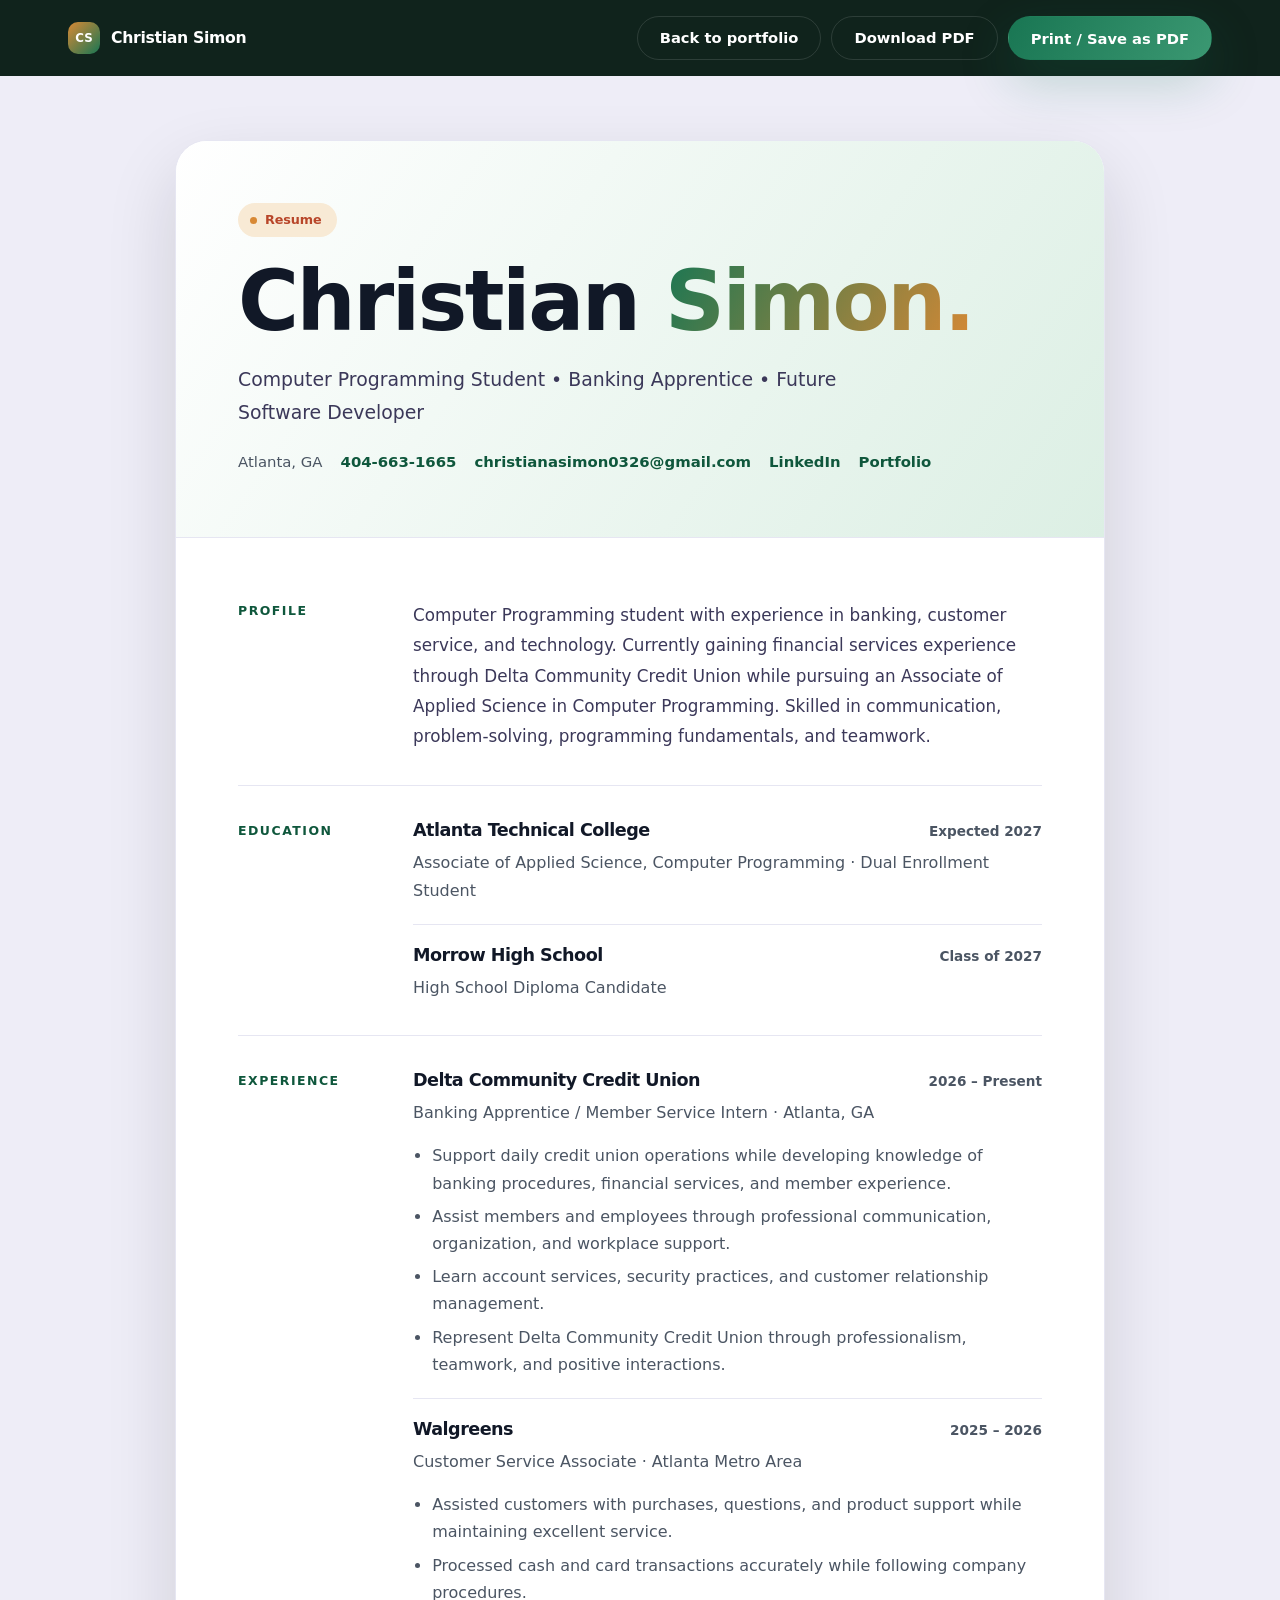
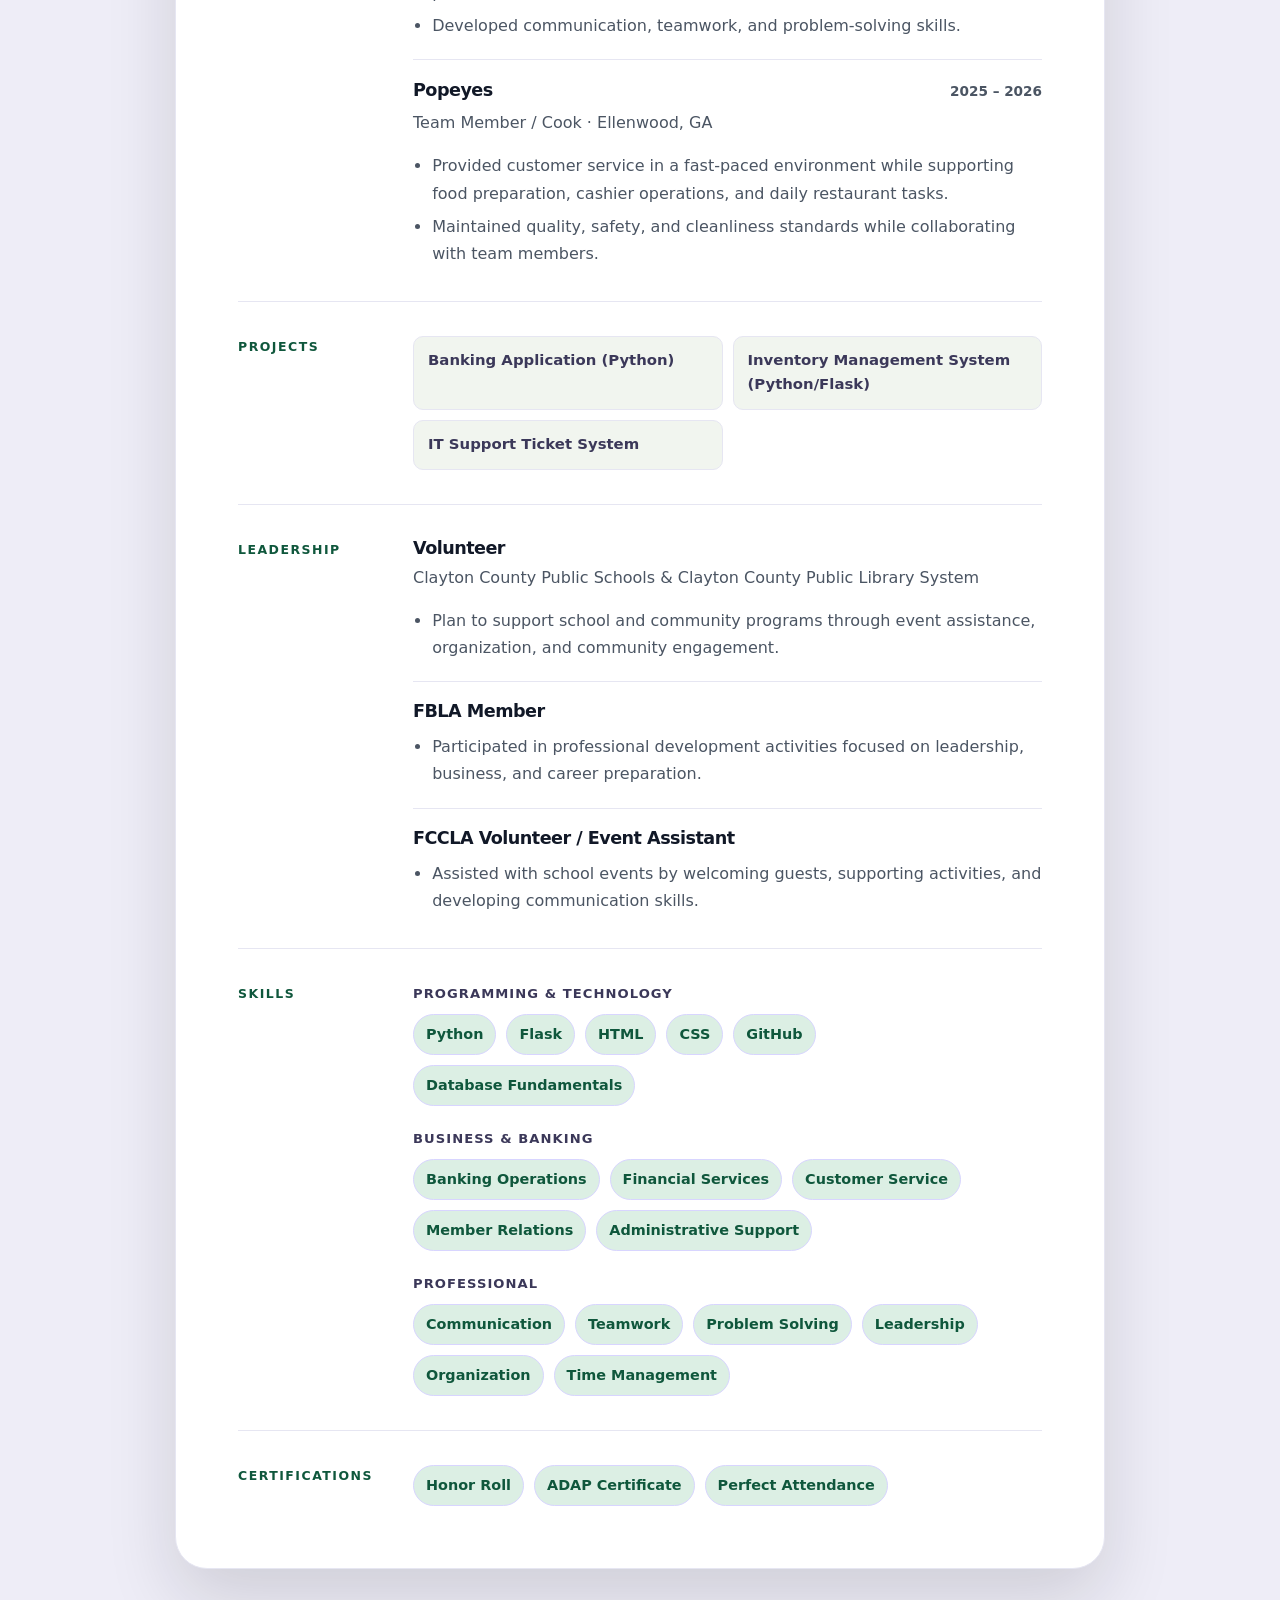
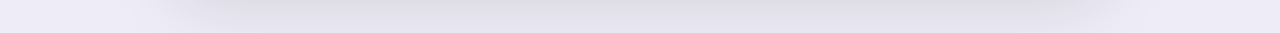
==== resume.html @ 564e4045 "Initial portfolio website" ====
<!DOCTYPE html>
<html lang="en">

<head>
    <meta charset="UTF-8">
    <meta name="viewport" content="width=device-width, initial-scale=1.0">
    <meta name="description"
        content="The resume of Christian Simon, a computer programming student and future software developer.">
    <title>Christian Simon | Resume</title>

    <link rel="stylesheet" href="style.css">
    <script src="script.js" defer></script>
</head>

<body class="resume-page">
    <a class="skip-link" href="#resume-content">Skip to resume</a>

    <header class="resume-toolbar">
        <div class="page-shell resume-toolbar-content">
            <a class="nav-brand" href="index.html#home" aria-label="Return to Christian Simon's portfolio">
                <span class="brand-mark" aria-hidden="true">CS</span>
                <span>Christian Simon</span>
            </a>

            <div class="resume-toolbar-actions">
                <a class="button button-secondary" href="index.html#projects">Back to portfolio</a>
                <a class="button button-secondary" href="documents/Christian_Simon_Resume.pdf" download>Download PDF</a>
                <button class="button button-primary" type="button" data-print-resume>Print / Save as PDF</button>
            </div>
        </div>
    </header>

    <main class="resume-main page-shell" id="resume-content">
        <article class="resume-document">
            <header class="resume-intro">
                <p class="eyebrow eyebrow-dark">Resume</p>
                <h1>Christian <span>Simon.</span></h1>
                <p class="resume-role">Computer Programming Student <span aria-hidden="true">•</span> Banking Apprentice
                    <span aria-hidden="true">•</span> Future Software Developer
                </p>
                <ul class="resume-contact">
                    <li>Atlanta, GA</li>
                    <li><a href="tel:+14046631665">404-663-1665</a></li>
                    <li><a href="mailto:christianasimon0326@gmail.com">christianasimon0326@gmail.com</a></li>
                    <li><a href="https://www.linkedin.com/in/" target="_blank" rel="noopener noreferrer">LinkedIn</a>
                    </li>
                    <li><a href="index.html">Portfolio</a></li>
                </ul>
            </header>

            <div class="resume-body">
                <section class="resume-section" aria-labelledby="summary-title">
                    <h2 id="summary-title">Profile</h2>
                    <div class="resume-section-content">
                        <p class="resume-summary">Computer Programming student with experience in banking, customer
                            service, and technology. Currently gaining financial services experience through Delta
                            Community Credit Union while pursuing an Associate of Applied Science in Computer
                            Programming. Skilled in communication, problem-solving, programming fundamentals, and
                            teamwork.</p>
                    </div>
                </section>

                <section class="resume-section" aria-labelledby="education-title">
                    <h2 id="education-title">Education</h2>
                    <div class="resume-section-content">
                        <article class="resume-item">
                            <div class="resume-item-header">
                                <h3>Atlanta Technical College</h3>
                                <p class="resume-meta">Expected 2027</p>
                            </div>
                            <p>Associate of Applied Science, Computer Programming · Dual Enrollment Student</p>
                        </article>

                        <article class="resume-item">
                            <div class="resume-item-header">
                                <h3>Morrow High School</h3>
                                <p class="resume-meta">Class of 2027</p>
                            </div>
                            <p>High School Diploma Candidate</p>
                        </article>
                    </div>
                </section>

                <section class="resume-section" aria-labelledby="experience-title">
                    <h2 id="experience-title">Experience</h2>
                    <div class="resume-section-content">
                        <article class="resume-item">
                            <div class="resume-item-header">
                                <h3>Delta Community Credit Union</h3>
                                <p class="resume-meta">2026 – Present</p>
                            </div>
                            <p>Banking Apprentice / Member Service Intern · Atlanta, GA</p>
                            <ul class="resume-detail-list">
                                <li>Support daily credit union operations while developing knowledge of banking
                                    procedures, financial services, and member experience.</li>
                                <li>Assist members and employees through professional communication, organization, and
                                    workplace support.</li>
                                <li>Learn account services, security practices, and customer relationship management.
                                </li>
                                <li>Represent Delta Community Credit Union through professionalism, teamwork, and
                                    positive interactions.</li>
                            </ul>
                        </article>

                        <article class="resume-item">
                            <div class="resume-item-header">
                                <h3>Walgreens</h3>
                                <p class="resume-meta">2025 – 2026</p>
                            </div>
                            <p>Customer Service Associate · Atlanta Metro Area</p>
                            <ul class="resume-detail-list">
                                <li>Assisted customers with purchases, questions, and product support while maintaining
                                    excellent service.</li>
                                <li>Processed cash and card transactions accurately while following company procedures.
                                </li>
                                <li>Developed communication, teamwork, and problem-solving skills.</li>
                            </ul>
                        </article>

                        <article class="resume-item">
                            <div class="resume-item-header">
                                <h3>Popeyes</h3>
                                <p class="resume-meta">2025 – 2026</p>
                            </div>
                            <p>Team Member / Cook · Ellenwood, GA</p>
                            <ul class="resume-detail-list">
                                <li>Provided customer service in a fast-paced environment while supporting food
                                    preparation, cashier operations, and daily restaurant tasks.</li>
                                <li>Maintained quality, safety, and cleanliness standards while collaborating with team
                                    members.</li>
                            </ul>
                        </article>
                    </div>
                </section>

                <section class="resume-section" aria-labelledby="projects-resume-title">
                    <h2 id="projects-resume-title">Projects</h2>
                    <div class="resume-section-content">
                        <ul class="resume-project-list" aria-label="Technical projects">
                            <li>Banking Application (Python)</li>
                            <li>Inventory Management System (Python/Flask)</li>
                            <li>IT Support Ticket System</li>
                        </ul>
                    </div>
                </section>

                <section class="resume-section" aria-labelledby="leadership-title">
                    <h2 id="leadership-title">Leadership</h2>
                    <div class="resume-section-content">
                        <article class="resume-item">
                            <div class="resume-item-header">
                                <h3>Volunteer</h3>
                            </div>
                            <p>Clayton County Public Schools &amp; Clayton County Public Library System</p>
                            <ul class="resume-detail-list">
                                <li>Plan to support school and community programs through event assistance,
                                    organization, and community engagement.</li>
                            </ul>
                        </article>

                        <article class="resume-item">
                            <div class="resume-item-header">
                                <h3>FBLA Member</h3>
                            </div>
                            <ul class="resume-detail-list">
                                <li>Participated in professional development activities focused on leadership, business,
                                    and career preparation.</li>
                            </ul>
                        </article>

                        <article class="resume-item">
                            <div class="resume-item-header">
                                <h3>FCCLA Volunteer / Event Assistant</h3>
                            </div>
                            <ul class="resume-detail-list">
                                <li>Assisted with school events by welcoming guests, supporting activities, and
                                    developing communication skills.</li>
                            </ul>
                        </article>
                    </div>
                </section>

                <section class="resume-section" aria-labelledby="skills-resume-title">
                    <h2 id="skills-resume-title">Skills</h2>
                    <div class="resume-section-content">
                        <div class="resume-skill-groups">
                            <div class="resume-skill-group">
                                <p class="resume-skill-group-label">Programming &amp; Technology</p>
                                <ul class="resume-skill-list" aria-label="Programming and technology skills">
                                    <li>Python</li>
                                    <li>Flask</li>
                                    <li>HTML</li>
                                    <li>CSS</li>
                                    <li>GitHub</li>
                                    <li>Database Fundamentals</li>
                                </ul>
                            </div>

                            <div class="resume-skill-group">
                                <p class="resume-skill-group-label">Business &amp; Banking</p>
                                <ul class="resume-skill-list" aria-label="Business and banking skills">
                                    <li>Banking Operations</li>
                                    <li>Financial Services</li>
                                    <li>Customer Service</li>
                                    <li>Member Relations</li>
                                    <li>Administrative Support</li>
                                </ul>
                            </div>

                            <div class="resume-skill-group">
                                <p class="resume-skill-group-label">Professional</p>
                                <ul class="resume-skill-list" aria-label="Professional skills">
                                    <li>Communication</li>
                                    <li>Teamwork</li>
                                    <li>Problem Solving</li>
                                    <li>Leadership</li>
                                    <li>Organization</li>
                                    <li>Time Management</li>
                                </ul>
                            </div>
                        </div>
                    </div>
                </section>

                <section class="resume-section" aria-labelledby="certifications-title">
                    <h2 id="certifications-title">Certifications</h2>
                    <div class="resume-section-content">
                        <ul class="resume-skill-list" aria-label="Certifications and achievements">
                            <li>Honor Roll</li>
                            <li>ADAP Certificate</li>
                            <li>Perfect Attendance</li>
                        </ul>
                    </div>
                </section>
            </div>
        </article>
    </main>
</body>

</html>
---- style.css ----
/* ==========================================================================
   Christian Simon — Portfolio v2
   Modern SaaS-style system: floating pill nav, bento hero, gradient accents
   ========================================================================== */

:root {
    /* Core palette */
    --ink: #111827;
    --bg: #ffffff;
    --bg-soft: #f1f5ef;
    --dark: #10231c;
    --dark-soft: #17382b;
    --primary: #197653;
    --primary-dark: #0f573c;
    --primary-light: #dcefe4;
    --accent: #d88935;
    --accent-light: #f8ead5;
    --mint: #4a9c72;
    --mint-light: #dff2e6;
    --muted: #4b5563;
    --muted-on-dark: #cbd5e1;
    --line: #e6e6f2;
    --line-on-dark: rgba(255, 255, 255, 0.12);

    --font-display: "Space Grotesk", "Inter", ui-sans-serif, system-ui, sans-serif;
    --font-body: "Inter", ui-sans-serif, system-ui, -apple-system, "Segoe UI", sans-serif;
    --font-mono: "IBM Plex Mono", ui-monospace, "SFMono-Regular", Menlo, Consolas, monospace;

    --radius-xl: 32px;
    --radius-lg: 24px;
    --radius-md: 16px;
    --radius-sm: 10px;
    --shadow-sm: 0 10px 26px rgba(18, 19, 26, 0.06);
    --shadow-lg: 0 30px 70px rgba(18, 19, 26, 0.14);
    --shadow-glow: 0 20px 50px rgba(25, 118, 83, 0.25);

    --nav-height: 84px;
}

/* ---------------------------------- Base ---------------------------------- */

* {
    box-sizing: border-box;
}

html {
    scroll-behavior: smooth;
}

body {
    background: var(--bg);
    color: var(--ink);
    font-family: var(--font-body);
    line-height: 1.6;
    margin: 0;
}

a {
    color: inherit;
}

img {
    max-width: 100%;
}

.page-shell {
    margin: 0 auto;
    max-width: 1200px;
    padding-left: 28px;
    padding-right: 28px;
    width: 100%;
}

.skip-link {
    background: var(--ink);
    border-radius: 0 0 8px 8px;
    color: #ffffff;
    font-weight: 700;
    left: 16px;
    padding: 10px 16px;
    position: fixed;
    text-decoration: none;
    top: -100px;
    z-index: 100;
}

.skip-link:focus {
    top: 0;
}

h1,
h2,
h3,
h4,
p {
    margin-top: 0;
}

h1,
h2,
h3,
h4 {
    color: var(--ink);
    font-family: var(--font-display);
    letter-spacing: -0.03em;
    line-height: 1.08;
}

.reveal {
    opacity: 1;
    transform: none;
}

/* Content stays readable if JavaScript is unavailable. The animation only
   starts once script.js confirms it can reveal the element. */
.js-ready .reveal {
    opacity: 0;
    transform: translateY(20px);
    transition: opacity 640ms cubic-bezier(0.16, 0.8, 0.2, 1), transform 640ms cubic-bezier(0.16, 0.8, 0.2, 1);
}

.js-ready .reveal.is-visible {
    opacity: 1;
    transform: translateY(0);
}

:focus-visible {
    outline: 3px solid var(--primary);
    outline-offset: 3px;
}

/* --------------------------------- Eyebrow badge --------------------------------- */

.eyebrow {
    align-items: center;
    background: var(--primary-light);
    border-radius: 999px;
    color: var(--primary-dark);
    display: inline-flex;
    font-size: 0.8rem;
    font-weight: 650;
    gap: 8px;
    letter-spacing: -0.01em;
    margin: 0 0 20px;
    padding: 7px 15px 7px 12px;
}

.eyebrow::before {
    background: var(--primary);
    border-radius: 50%;
    content: "";
    height: 7px;
    width: 7px;
}

.eyebrow-on-dark {
    background: rgba(255, 255, 255, 0.08);
    color: #d9d6ff;
}

.eyebrow-on-dark::before {
    background: var(--accent);
}

.eyebrow-dark {
    background: var(--accent-light);
    color: #b8462a;
}

.eyebrow-dark::before {
    background: var(--accent);
}

/* ---------------------------------- Nav (floating pill) ---------------------------------- */

.nav-wrap {
    left: 0;
    padding: 18px 20px 0;
    position: sticky;
    right: 0;
    top: 0;
    z-index: 40;
}

.site-nav {
    -webkit-backdrop-filter: blur(20px) saturate(160%);
    backdrop-filter: blur(20px) saturate(160%);
    background: rgba(16, 14, 26, 0.82);
    border: 1px solid rgba(255, 255, 255, 0.08);
    border-radius: 999px;
    box-shadow: var(--shadow-lg);
    margin: 12px auto 0;
    max-width: 1080px;
    position: sticky;
    top: 12px;
    transition: max-width 220ms ease;
    z-index: 40;
}

.nav-inner {
    align-items: center;
    display: flex;
    justify-content: space-between;
    min-height: 68px;
    padding: 0 12px 0 22px;
    position: relative;
}

.nav-brand {
    align-items: center;
    color: #ffffff;
    display: inline-flex;
    font-family: var(--font-display);
    font-size: 0.98rem;
    font-weight: 650;
    gap: 11px;
    letter-spacing: -0.02em;
    min-height: 44px;
    text-decoration: none;
}

.brand-mark {
    align-items: center;
    background: linear-gradient(135deg, var(--accent), var(--primary));
    border-radius: 10px;
    color: #ffffff;
    display: inline-flex;
    font-size: 0.74rem;
    font-weight: 750;
    height: 32px;
    justify-content: center;
    letter-spacing: 0.01em;
    width: 32px;
}

.nav-links {
    align-items: center;
    display: flex;
    gap: 2px;
}

.nav-links a {
    align-items: center;
    border-radius: 999px;
    color: #c7c4de;
    display: inline-flex;
    font-size: 0.87rem;
    font-weight: 550;
    min-height: 40px;
    padding: 9px 13px;
    position: relative;
    text-decoration: none;
    transition: background-color 180ms ease, color 180ms ease;
}

.nav-links a:hover {
    background: rgba(255, 255, 255, 0.08);
    color: #ffffff;
}

.nav-links a.is-active {
    background: rgba(255, 255, 255, 0.1);
    color: #ffffff;
}

.nav-links .nav-resume-link {
    background: linear-gradient(120deg, var(--accent), #e6aa5c);
    color: #ffffff;
    font-weight: 650;
    margin-left: 8px;
}

.nav-links .nav-resume-link:hover {
    background: linear-gradient(120deg, #c9792d, #e9b76d);
    color: #ffffff;
}

.nav-toggle {
    background: transparent;
    border: 1px solid rgba(255, 255, 255, 0.14);
    border-radius: 999px;
    color: #ffffff;
    display: none;
    height: 42px;
    padding: 0;
    width: 42px;
}

.nav-toggle-bars {
    display: block;
    margin: 0 auto;
    position: relative;
    width: 16px;
}

.nav-toggle-bars,
.nav-toggle-bars::before,
.nav-toggle-bars::after {
    background: #ffffff;
    border-radius: 2px;
    height: 2px;
    transition: transform 200ms ease, opacity 200ms ease;
}

.nav-toggle-bars::before,
.nav-toggle-bars::after {
    content: "";
    left: 0;
    position: absolute;
    width: 16px;
}

.nav-toggle-bars::before {
    top: -5px;
}

.nav-toggle-bars::after {
    top: 5px;
}

.nav-open .nav-toggle-bars {
    background: transparent;
}

.nav-open .nav-toggle-bars::before {
    top: 0;
    transform: rotate(45deg);
}

.nav-open .nav-toggle-bars::after {
    top: 0;
    transform: rotate(-45deg);
}

/* --------------------------------- Buttons --------------------------------- */

.button {
    align-items: center;
    border: 1px solid transparent;
    border-radius: 999px;
    display: inline-flex;
    font-family: var(--font-body);
    font-size: 0.92rem;
    font-weight: 650;
    gap: 9px;
    justify-content: center;
    min-height: 50px;
    padding: 0 22px;
    text-decoration: none;
    transition: transform 200ms ease, background-color 180ms ease, border-color 180ms ease, box-shadow 200ms ease;
}

.button:hover {
    transform: translateY(-2px);
}

.button-primary {
    background: linear-gradient(120deg, var(--primary), #3b9872);
    box-shadow: var(--shadow-glow);
    color: #ffffff;
}

.button-primary:hover {
    box-shadow: 0 24px 60px rgba(91, 79, 233, 0.35);
}

.button-secondary {
    border-color: var(--line-on-dark);
    color: #ffffff;
}

.button-secondary:hover {
    background: rgba(255, 255, 255, 0.08);
    border-color: rgba(255, 255, 255, 0.4);
}

.button-quiet {
    color: #c7c4de;
    padding-left: 10px;
    padding-right: 10px;
}

.button-quiet:hover {
    color: #ffffff;
}

.section .button-secondary {
    border-color: var(--line);
    color: var(--ink);
}

.section .button-secondary:hover {
    background: var(--bg-soft);
    border-color: var(--primary);
}

.section .button-quiet {
    color: var(--muted);
}

.section .button-quiet:hover {
    color: var(--ink);
}

/* ---------------------------------- Hero ---------------------------------- */

.hero {
    background: var(--dark);
    color: #ffffff;
    overflow: hidden;
    position: relative;
}

.hero-blob {
    border-radius: 50%;
    filter: blur(2px);
    opacity: 0.55;
    pointer-events: none;
    position: absolute;
}

.hero-blob-one {
    background: radial-gradient(circle, rgba(91, 79, 233, 0.55), transparent 70%);
    height: 640px;
    right: -160px;
    top: -160px;
    width: 640px;
}

.hero-blob-two {
    background: radial-gradient(circle, rgba(255, 107, 74, 0.35), transparent 70%);
    bottom: -180px;
    height: 520px;
    left: -140px;
    width: 520px;
}

.hero-content {
    align-items: center;
    display: grid;
    gap: 60px;
    grid-template-columns: minmax(0, 1.05fr) minmax(340px, 0.95fr);
    padding-bottom: 110px;
    padding-top: 68px;
    position: relative;
    z-index: 1;
}

.hero-copy h1 {
    color: #ffffff;
    font-size: clamp(2.9rem, 6vw, 4.5rem);
    margin-bottom: 22px;
}

.hero-copy h1 span,
.section-heading h2 span,
.contact-copy h2 span {
    background: linear-gradient(120deg, #7bc59b, var(--accent) 90%);
    -webkit-background-clip: text;
    background-clip: text;
    color: transparent;
}

.hero-description {
    color: #cbc8e0;
    font-size: clamp(1rem, 1.6vw, 1.15rem);
    line-height: 1.8;
    margin-bottom: 28px;
    max-width: 560px;
}

.hero-role-line {
    align-items: center;
    color: #d9d6ff;
    display: flex;
    flex-wrap: wrap;
    font-size: 0.95rem;
    font-weight: 600;
    gap: 8px 10px;
    margin-bottom: 28px;
}

.hero-role-line .dot {
    color: #635f80;
}

.hero-highlights {
    display: flex;
    flex-wrap: wrap;
    gap: 8px 10px;
    list-style: none;
    margin: 0 0 34px;
    padding: 0;
}

.hero-highlights li {
    background: rgba(255, 255, 255, 0.06);
    border: 1px solid rgba(255, 255, 255, 0.12);
    border-radius: 999px;
    color: #e3e1f5;
    font-size: 0.83rem;
    font-weight: 550;
    padding: 7px 13px;
}

.hero-actions {
    display: flex;
    flex-wrap: wrap;
    gap: 13px;
}

/* --- Professional statement card --- */

.statement-card {
    background: linear-gradient(155deg, #ffffff, #f0eeff);
    border: 1px solid rgba(255, 255, 255, 0.72);
    border-radius: var(--radius-xl);
    box-shadow: var(--shadow-lg);
    color: var(--ink);
    padding: clamp(26px, 4vw, 38px);
}

.statement-head {
    align-items: flex-start;
    display: flex;
    gap: 20px;
    justify-content: space-between;
    margin-bottom: 28px;
}

.statement-title {
    color: var(--muted);
    font-family: var(--font-mono);
    font-size: 0.72rem;
    font-weight: 700;
    letter-spacing: 0.08em;
    margin-bottom: 6px;
    text-transform: uppercase;
}

.statement-name {
    color: var(--ink);
    font-family: var(--font-display);
    font-size: clamp(1.4rem, 3vw, 1.85rem);
    font-weight: 700;
    letter-spacing: -0.04em;
    margin-bottom: 0;
}

.statement-stamp {
    align-items: center;
    background: var(--mint-light);
    border: 1px solid rgba(23, 185, 120, 0.28);
    border-radius: 50%;
    color: #0d7a4f;
    display: inline-flex;
    flex: none;
    font-family: var(--font-mono);
    font-size: 0.65rem;
    font-weight: 700;
    height: 64px;
    justify-content: center;
    line-height: 1.25;
    text-align: center;
    text-transform: uppercase;
    transform: rotate(9deg);
    width: 64px;
}

.statement-rows {
    border-bottom: 1px solid var(--line);
    border-top: 1px solid var(--line);
    list-style: none;
    margin: 0;
    padding: 5px 0;
}

.statement-row {
    align-items: center;
    display: flex;
    gap: 10px;
    min-height: 47px;
}

.statement-label {
    color: var(--muted);
    font-size: 0.88rem;
}

.statement-leader {
    border-bottom: 1px dashed #c9c6e5;
    flex: 1;
    min-width: 12px;
}

.statement-value {
    color: var(--primary-dark);
    font-family: var(--font-mono);
    font-size: 0.82rem;
    font-weight: 700;
}

.statement-foot {
    color: var(--muted);
    font-size: 0.78rem;
    line-height: 1.55;
    margin: 18px 0 0;
}

/* --- Bento dashboard panel (signature element) --- */

.dash-panel {
    background: #ffffff;
    border-radius: var(--radius-xl);
    box-shadow: var(--shadow-lg);
    color: var(--ink);
    display: grid;
    gap: 14px;
    grid-template-columns: repeat(2, 1fr);
    padding: 22px;
    position: relative;
}

.dash-tile {
    background: var(--bg-soft);
    border-radius: var(--radius-md);
    padding: 18px;
}

.dash-tile-wide {
    grid-column: 1 / -1;
    align-items: center;
    background: linear-gradient(120deg, var(--primary), #3b9872);
    color: #ffffff;
    display: flex;
    gap: 14px;
    justify-content: space-between;
}

.dash-tile-wide .dash-tile-label {
    color: #e4e1ff;
}

.dash-avatar {
    align-items: center;
    background: rgba(255, 255, 255, 0.18);
    border-radius: 50%;
    display: flex;
    flex: none;
    font-family: var(--font-display);
    font-size: 0.85rem;
    font-weight: 700;
    height: 44px;
    justify-content: center;
    width: 44px;
}

.dash-tile-label {
    color: var(--muted);
    font-size: 0.74rem;
    font-weight: 650;
    letter-spacing: 0.03em;
    text-transform: uppercase;
}

.dash-tile-value {
    font-family: var(--font-display);
    font-size: 1.7rem;
    font-weight: 700;
    margin-top: 4px;
}

.dash-tile-accent .dash-tile-value {
    color: var(--accent);
}

.dash-tile-mint .dash-tile-value {
    color: var(--mint);
}

.dash-tile-primary .dash-tile-value {
    color: var(--primary);
}

.dash-tags {
    display: flex;
    flex-wrap: wrap;
    gap: 6px;
    margin-top: 10px;
}

.dash-tags span {
    background: var(--primary-light);
    border-radius: 999px;
    color: var(--primary-dark);
    font-size: 0.68rem;
    font-weight: 650;
    padding: 4px 9px;
}

.dash-badge {
    align-items: center;
    background: var(--mint-light);
    border-radius: 999px;
    color: #0e7a4f;
    display: inline-flex;
    font-size: 0.72rem;
    font-weight: 700;
    gap: 6px;
    padding: 6px 11px;
}

.dash-badge::before {
    background: var(--mint);
    border-radius: 50%;
    content: "";
    height: 6px;
    width: 6px;
}

/* --------------------------------- Sections --------------------------------- */

.section {
    padding: 120px 0;
    scroll-margin-top: 110px;
}

.section-soft {
    background: var(--bg-soft);
}

.section-heading {
    margin-bottom: 50px;
    max-width: 760px;
}

.section-heading-row {
    align-items: end;
    display: flex;
    gap: 40px;
    justify-content: space-between;
    max-width: none;
}

h2 {
    font-size: clamp(2.2rem, 4.6vw, 3.4rem);
    margin-bottom: 0;
}

h2 .grad {
    background: linear-gradient(120deg, var(--primary), var(--accent));
    -webkit-background-clip: text;
    background-clip: text;
    color: transparent;
}

.section-intro {
    color: var(--muted);
    line-height: 1.75;
    margin-bottom: 4px;
    max-width: 380px;
}

/* ---------------------------------- About ---------------------------------- */

.about-grid {
    align-items: stretch;
    display: grid;
    gap: 20px;
    grid-template-columns: minmax(0, 1.4fr) minmax(280px, 0.85fr);
    margin-bottom: 20px;
}

.surface-card {
    background: #ffffff;
    border: 1px solid var(--line);
    border-radius: var(--radius-xl);
    box-shadow: var(--shadow-sm);
    padding: clamp(28px, 4vw, 46px);
}

.about-copy p {
    color: var(--ink);
    font-size: clamp(1.05rem, 1.6vw, 1.2rem);
    letter-spacing: -0.01em;
    line-height: 1.75;
    margin-bottom: 18px;
}

.about-copy p:last-child {
    margin-bottom: 0;
}

.interest-card {
    background: linear-gradient(160deg, var(--dark), #1d4937);
    border-radius: var(--radius-xl);
    color: #e7e5f7;
    padding: clamp(28px, 4vw, 38px);
}

.card-label {
    color: #d9d6ff;
    font-size: 0.76rem;
    font-weight: 700;
    letter-spacing: 0.08em;
    text-transform: uppercase;
}

.card-label.on-light {
    color: var(--primary-dark);
}

.interest-card .card-label {
    margin-bottom: 22px;
}

.interest-list {
    display: grid;
    gap: 14px;
    list-style: none;
    margin: 0;
    padding: 0;
}

.interest-list li {
    align-items: center;
    display: flex;
    font-size: 0.98rem;
    gap: 12px;
}

.interest-list li::before {
    background: var(--accent);
    border-radius: 50%;
    content: "";
    flex: none;
    height: 7px;
    width: 7px;
}

.about-goals {
    background: linear-gradient(120deg, var(--primary-light), #fff);
    border: 1px solid var(--line);
    border-radius: var(--radius-xl);
    padding: clamp(26px, 4vw, 38px);
}

.about-goals p {
    color: #3a3860;
    line-height: 1.75;
    margin: 0;
    max-width: 760px;
}

/* --------------------------------- Skills --------------------------------- */

.skills-groups {
    display: grid;
    gap: 18px;
    grid-template-columns: repeat(3, minmax(0, 1fr));
}

.skill-group {
    background: #ffffff;
    border: 1px solid var(--line);
    border-radius: var(--radius-lg);
    padding: clamp(26px, 3vw, 32px);
    transition: transform 220ms ease, box-shadow 220ms ease;
}

.skill-group:hover {
    box-shadow: var(--shadow-sm);
    transform: translateY(-4px);
}

.skill-group-icon {
    align-items: center;
    border-radius: 12px;
    display: inline-flex;
    font-family: var(--font-display);
    font-size: 0.8rem;
    font-weight: 700;
    height: 38px;
    justify-content: center;
    margin-bottom: 18px;
    width: 38px;
}

.skill-group-programming .skill-group-icon {
    background: var(--primary-light);
    color: var(--primary-dark);
}

.skill-group-banking .skill-group-icon {
    background: var(--accent-light);
    color: #b8462a;
}

.skill-group-professional .skill-group-icon {
    background: var(--mint-light);
    color: #0e7a4f;
}

.skill-group-label {
    color: var(--ink);
    font-size: 1.02rem;
    font-weight: 700;
    margin-bottom: 18px;
}

.skill-list {
    display: flex;
    flex-wrap: wrap;
    gap: 8px;
    list-style: none;
    margin: 0;
    padding: 0;
}

.skill-list li {
    background: var(--bg-soft);
    border-radius: 999px;
    color: var(--ink);
    font-size: 0.86rem;
    font-weight: 600;
    padding: 8px 13px;
}

/* --------------------------------- Projects --------------------------------- */

.project-grid {
    display: grid;
    gap: 20px;
    grid-template-columns: repeat(2, minmax(0, 1fr));
}

.project-card {
    background: #ffffff;
    border: 1px solid var(--line);
    border-radius: var(--radius-xl);
    box-shadow: var(--shadow-sm);
    overflow: hidden;
    transition: transform 240ms ease, box-shadow 240ms ease;
}

.project-card:hover {
    box-shadow: var(--shadow-lg);
    transform: translateY(-6px);
}

.project-visual {
    margin: 0;
    position: relative;
}

.project-preview {
    --preview-a: var(--primary);
    --preview-b: #8a7ff5;
    align-items: flex-end;
    background: linear-gradient(135deg, var(--preview-a), var(--preview-b));
    display: flex;
    gap: 8px;
    height: 150px;
    padding: 22px;
}

.project-preview span {
    background: rgba(255, 255, 255, 0.55);
    border-radius: 6px 6px 0 0;
    display: block;
    width: 15px;
}

.project-preview span:nth-child(1) {
    height: 42%;
}

.project-preview span:nth-child(2) {
    height: 74%;
}

.project-preview span:nth-child(3) {
    height: 55%;
}

.project-preview span:nth-child(4) {
    height: 90%;
}

.preview-banking {
    --preview-a: var(--accent);
    --preview-b: #ff9270;
}

.preview-grades {
    --preview-a: var(--mint);
    --preview-b: #4fd497;
}

.preview-support {
    --preview-a: #2f2a4d;
    --preview-b: #574f8c;
}

.project-content {
    padding: 22px 22px 24px;
}

.project-content-head {
    align-items: flex-start;
    display: flex;
    gap: 10px;
    justify-content: space-between;
    margin-bottom: 8px;
}

.status-badge {
    border-radius: 999px;
    flex: none;
    font-size: 0.7rem;
    font-weight: 700;
    letter-spacing: 0.02em;
    padding: 5px 11px;
    text-transform: uppercase;
}

.status-in-progress {
    background: var(--mint-light);
    color: #0e7a4f;
}

.status-planned {
    background: var(--primary-light);
    color: var(--primary-dark);
}

.project-content h3 {
    font-size: 1.2rem;
    margin-bottom: 10px;
}

.project-description {
    color: var(--muted);
    line-height: 1.65;
    margin-bottom: 16px;
}

.project-tags {
    display: flex;
    flex-wrap: wrap;
    gap: 7px;
    list-style: none;
    margin: 0 0 14px;
    padding: 0;
}

.project-tags li {
    background: var(--bg-soft);
    border-radius: 7px;
    color: var(--ink);
    font-size: 0.76rem;
    font-weight: 600;
    padding: 5px 9px;
}

.project-skills {
    border-top: 1px solid var(--line);
    color: var(--muted);
    font-size: 0.84rem;
    padding-top: 14px;
}

.project-skills strong {
    color: var(--ink);
}

/* ------------------------------ Build notes ------------------------------ */

.project-process {
    background: var(--dark);
    border-radius: var(--radius-xl);
    color: #ffffff;
    display: grid;
    gap: 34px;
    grid-template-columns: minmax(220px, 0.75fr) minmax(0, 1.55fr);
    margin-top: 24px;
    overflow: hidden;
    padding: clamp(28px, 5vw, 52px);
    position: relative;
}

.project-process::after {
    border: 1px solid rgba(216, 137, 53, 0.4);
    border-radius: 50%;
    content: "";
    height: 220px;
    position: absolute;
    right: -90px;
    top: -110px;
    width: 220px;
}

.project-process .eyebrow {
    background: rgba(216, 137, 53, 0.16);
    color: #f5c988;
    margin-bottom: 18px;
}

.project-process .eyebrow::before {
    background: var(--accent);
}

.project-process h3 {
    color: #ffffff;
    font-size: clamp(1.55rem, 3vw, 2.2rem);
    margin-bottom: 14px;
}

.project-process-intro>p:last-child {
    color: #c5d6cc;
    line-height: 1.75;
    margin-bottom: 0;
    max-width: 280px;
}

.process-steps {
    display: grid;
    gap: 24px 20px;
    grid-template-columns: repeat(2, minmax(0, 1fr));
    list-style: none;
    margin: 0;
    padding: 0;
    position: relative;
    z-index: 1;
}

.process-steps li {
    border-top: 1px solid rgba(255, 255, 255, 0.16);
    padding-top: 14px;
}

.process-number,
.build-note-topline,
.build-note-label {
    color: #e7a658;
    font-family: var(--font-mono);
    font-size: 0.7rem;
    font-weight: 700;
    letter-spacing: 0.06em;
    text-transform: uppercase;
}

.process-steps h4 {
    color: #ffffff;
    font-size: 1.05rem;
    margin: 12px 0 8px;
}

.process-steps p {
    color: #b4c9bd;
    font-size: 0.88rem;
    line-height: 1.65;
    margin: 0;
}

.build-notes-section {
    background: #fffdf8;
    border-top: 1px solid #eee8da;
}

.build-notes-grid {
    display: grid;
    gap: 18px;
    grid-template-columns: repeat(2, minmax(0, 1fr));
}

.build-note {
    background: #ffffff;
    border: 1px solid #e7e3d9;
    border-radius: var(--radius-lg);
    padding: clamp(24px, 3vw, 34px);
}

.build-note-featured {
    background: var(--primary);
    border-color: var(--primary);
    color: #ffffff;
    grid-column: 1 / -1;
}

.build-note-topline {
    display: flex;
    justify-content: space-between;
    margin-bottom: 24px;
}

.build-note h3 {
    font-size: clamp(1.4rem, 2.5vw, 2rem);
    margin-bottom: 14px;
}

.build-note-featured h3 {
    color: #ffffff;
}

.build-note>p:not(.build-note-label) {
    color: var(--muted);
    line-height: 1.75;
    margin-bottom: 18px;
}

.build-note-featured>.build-note-topline,
.build-note-featured .build-note-label {
    color: #f8d097;
}

.build-note-featured .build-note-columns {
    border-top: 1px solid rgba(255, 255, 255, 0.2);
    display: grid;
    gap: 22px;
    grid-template-columns: repeat(3, minmax(0, 1fr));
    padding-top: 22px;
}

.build-note-columns p:last-child {
    color: #e0eee5;
    line-height: 1.7;
    margin: 7px 0 0;
}

.build-note .build-note-label:last-child {
    margin: 0;
}

/* -------------------------------- Timeline -------------------------------- */

.timeline {
    list-style: none;
    margin: 0;
    padding: 0;
    position: relative;
}

.timeline::before {
    background: linear-gradient(var(--primary), var(--accent));
    border-radius: 2px;
    bottom: 6px;
    content: "";
    left: 7px;
    opacity: 0.3;
    position: absolute;
    top: 6px;
    width: 3px;
}

.timeline-item {
    padding-left: 36px;
    position: relative;
}

.timeline-item+.timeline-item {
    margin-top: 26px;
}

.timeline-item::before {
    background: #ffffff;
    border: 3px solid var(--primary);
    border-radius: 50%;
    content: "";
    height: 16px;
    left: 0;
    position: absolute;
    top: 6px;
    width: 16px;
}

.timeline-card {
    background: #ffffff;
    border: 1px solid var(--line);
    border-radius: var(--radius-lg);
    box-shadow: var(--shadow-sm);
    padding: clamp(22px, 3vw, 30px);
}

.timeline-card-head {
    align-items: baseline;
    display: flex;
    flex-wrap: wrap;
    gap: 6px 16px;
    justify-content: space-between;
    margin-bottom: 4px;
}

.timeline-card-head h3 {
    font-size: 1.14rem;
}

.timeline-org {
    color: var(--primary-dark);
    font-weight: 650;
}

.timeline-dates {
    background: var(--bg-soft);
    border-radius: 999px;
    color: var(--muted);
    font-size: 0.8rem;
    font-weight: 600;
    padding: 4px 11px;
    white-space: nowrap;
}

.timeline-role {
    color: var(--muted);
    font-size: 0.94rem;
    margin-bottom: 14px;
}

.timeline-list {
    color: var(--ink);
    line-height: 1.7;
    margin: 0;
    padding-left: 1.15rem;
}

.timeline-list li+li {
    margin-top: 5px;
}

.timeline-skills {
    border-top: 1px solid var(--line);
    display: flex;
    flex-wrap: wrap;
    gap: 7px;
    margin-top: 16px;
    padding-top: 14px;
}

.timeline-skills li {
    background: var(--bg-soft);
    border-radius: 7px;
    color: var(--ink);
    font-size: 0.76rem;
    font-weight: 600;
    list-style: none;
    padding: 5px 9px;
}

/* -------------------------------- Education -------------------------------- */

.education-grid {
    display: grid;
    gap: 20px;
    grid-template-columns: repeat(2, minmax(0, 1fr));
}

.education-card {
    background: #ffffff;
    border: 1px solid var(--line);
    border-radius: var(--radius-xl);
    box-shadow: var(--shadow-sm);
    padding: clamp(26px, 3vw, 34px);
}

.education-card-head {
    align-items: flex-start;
    display: flex;
    gap: 14px;
    justify-content: space-between;
    margin-bottom: 6px;
}

.education-card h3 {
    font-size: 1.16rem;
    margin-bottom: 4px;
}

.education-program {
    color: var(--primary-dark);
    font-size: 0.92rem;
    font-weight: 650;
    margin-bottom: 14px;
}

.education-tag {
    background: var(--accent-light);
    border-radius: 999px;
    color: #b8462a;
    flex: none;
    font-size: 0.7rem;
    font-weight: 700;
    padding: 5px 11px;
    text-transform: uppercase;
    white-space: nowrap;
}

.education-card p {
    color: var(--muted);
    line-height: 1.7;
    margin-bottom: 14px;
}

.education-list {
    border-top: 1px solid var(--line);
    color: var(--muted);
    font-size: 0.88rem;
    line-height: 1.8;
    margin: 0;
    padding: 14px 0 0 1.1rem;
}

/* ------------------------------- Leadership ------------------------------- */

.leadership-grid {
    display: grid;
    gap: 16px;
    grid-template-columns: repeat(4, minmax(0, 1fr));
}

.leadership-card {
    background: #ffffff;
    border: 1px solid var(--line);
    border-radius: var(--radius-lg);
    padding: 24px;
    transition: transform 220ms ease, box-shadow 220ms ease;
}

.leadership-card:hover {
    box-shadow: var(--shadow-sm);
    transform: translateY(-5px);
}

.leadership-icon {
    align-items: center;
    background: linear-gradient(135deg, var(--primary), var(--accent));
    border-radius: 12px;
    color: #ffffff;
    display: inline-flex;
    font-size: 0.84rem;
    font-weight: 700;
    height: 42px;
    justify-content: center;
    margin-bottom: 16px;
    width: 42px;
}

.leadership-card h3 {
    font-size: 1.04rem;
    margin-bottom: 8px;
}

.leadership-card p {
    color: var(--muted);
    font-size: 0.9rem;
    line-height: 1.65;
    margin: 0;
}

/* --------------------------------- Contact --------------------------------- */

.contact-section {
    background: var(--dark);
    color: #ffffff;
    position: relative;
}

.contact-panel {
    background: linear-gradient(150deg, #1c1930, #2a2348);
    border-radius: var(--radius-xl);
    display: grid;
    gap: 40px;
    grid-template-columns: minmax(0, 1.2fr) minmax(280px, 0.9fr);
    overflow: hidden;
    padding: clamp(32px, 5vw, 56px);
}

.contact-copy .eyebrow {
    background: rgba(255, 255, 255, 0.08);
    color: #ffd7c8;
}

.contact-copy .eyebrow::before {
    background: var(--accent);
}

.contact-copy h2 {
    color: #ffffff;
    margin-bottom: 18px;
}

.contact-copy h2 .grad {
    background: linear-gradient(120deg, #a99bff, var(--accent));
    -webkit-background-clip: text;
    background-clip: text;
    color: transparent;
}

.contact-copy>p {
    color: #cbc8e0;
    line-height: 1.8;
    margin-bottom: 30px;
    max-width: 480px;
}

.contact-actions {
    display: flex;
    flex-wrap: wrap;
    gap: 13px;
}

.contact-details {
    background: rgba(255, 255, 255, 0.05);
    border: 1px solid var(--line-on-dark);
    border-radius: var(--radius-lg);
    display: grid;
    gap: 20px;
    padding: clamp(26px, 4vw, 34px);
}

.contact-detail-label {
    color: var(--muted-on-dark);
    font-size: 0.74rem;
    font-weight: 650;
    letter-spacing: 0.06em;
    margin-bottom: 6px;
    text-transform: uppercase;
}

.contact-detail-value {
    color: #ffffff;
    font-size: 1.02rem;
    font-weight: 550;
    margin-bottom: 0;
}

.contact-detail-value a {
    text-decoration: none;
}

.contact-detail-value a:hover {
    color: #a99bff;
}

/* --------------------------------- Resume --------------------------------- */

.resume-page {
    background: #eeedf7;
}

.resume-toolbar {
    background: var(--dark);
    color: #ffffff;
    padding: 16px 0;
}

.resume-toolbar-content {
    align-items: center;
    display: flex;
    gap: 20px;
    justify-content: space-between;
}

.resume-toolbar-actions {
    display: flex;
    flex-wrap: wrap;
    gap: 10px;
}

.resume-toolbar .button {
    min-height: 44px;
}

.resume-main {
    padding: 64px 0;
}

.resume-document {
    background: #ffffff;
    border: 1px solid var(--line);
    border-radius: var(--radius-xl);
    box-shadow: var(--shadow-lg);
    margin: 0 auto;
    max-width: 930px;
    overflow: hidden;
}

.resume-intro {
    background: linear-gradient(125deg, #ffffff, var(--primary-light));
    border-bottom: 1px solid var(--line);
    padding: clamp(32px, 6vw, 62px);
}

.resume-intro h1 {
    color: var(--ink);
    font-size: clamp(3rem, 7vw, 5.2rem);
    margin-bottom: 16px;
}

.resume-intro h1 span {
    background: linear-gradient(120deg, var(--primary), var(--accent));
    -webkit-background-clip: text;
    background-clip: text;
    color: transparent;
}

.resume-role {
    color: #3b3859;
    font-size: clamp(1rem, 2vw, 1.18rem);
    line-height: 1.75;
    margin-bottom: 0;
    max-width: 660px;
}

.resume-contact {
    display: flex;
    flex-wrap: wrap;
    gap: 8px 18px;
    list-style: none;
    margin: 22px 0 0;
    padding: 0;
}

.resume-contact li {
    color: var(--muted);
    font-size: 0.93rem;
}

.resume-contact a {
    color: var(--primary-dark);
    font-weight: 650;
    text-decoration: none;
}

.resume-contact a:hover {
    text-decoration: underline;
}

.resume-body {
    padding: clamp(30px, 6vw, 62px);
}

.resume-section {
    border-top: 1px solid var(--line);
    display: grid;
    gap: 30px;
    grid-template-columns: 145px minmax(0, 1fr);
    padding: 34px 0;
}

.resume-section:first-child {
    border-top: 0;
    padding-top: 0;
}

.resume-section:last-child {
    padding-bottom: 0;
}

.resume-section h2 {
    color: var(--primary-dark);
    font-size: 0.78rem;
    letter-spacing: 0.12em;
    line-height: 1.35;
    margin: 3px 0 0;
    text-transform: uppercase;
}

.resume-section-content>p:last-child,
.resume-item p:last-child {
    margin-bottom: 0;
}

.resume-summary {
    color: #3b3859;
    font-size: 1.05rem;
    line-height: 1.8;
}

.resume-item+.resume-item {
    border-top: 1px solid var(--line);
    margin-top: 20px;
    padding-top: 20px;
}

.resume-item-header {
    align-items: baseline;
    display: flex;
    gap: 20px;
    justify-content: space-between;
    margin-bottom: 6px;
}

.resume-item h3 {
    font-size: 1.1rem;
    margin-bottom: 0;
}

.resume-item p,
.resume-detail-list {
    color: var(--muted);
    line-height: 1.7;
}

.resume-detail-list {
    margin: 12px 0 0;
    padding-left: 1.2rem;
}

.resume-detail-list li+li {
    margin-top: 6px;
}

.resume-skill-groups {
    display: grid;
    gap: 22px;
}

.resume-skill-group-label {
    color: #3b3859;
    font-size: 0.82rem;
    font-weight: 700;
    letter-spacing: 0.08em;
    margin-bottom: 10px;
    text-transform: uppercase;
}

.resume-meta {
    color: var(--muted);
    flex: 0 0 auto;
    font-size: 0.85rem;
    font-weight: 700;
}

.resume-skill-list,
.resume-project-list {
    display: flex;
    flex-wrap: wrap;
    gap: 10px;
    list-style: none;
    margin: 0;
    padding: 0;
}

.resume-skill-list li {
    background: var(--primary-light);
    border: 1px solid #d8d5ff;
    border-radius: 999px;
    color: var(--primary-dark);
    font-size: 0.9rem;
    font-weight: 700;
    padding: 8px 12px;
}

.resume-project-list {
    display: grid;
    grid-template-columns: repeat(2, minmax(0, 1fr));
}

.resume-project-list li {
    background: var(--bg-soft);
    border: 1px solid var(--line);
    border-radius: var(--radius-sm);
    color: #3b3859;
    font-size: 0.93rem;
    font-weight: 650;
    padding: 12px 14px;
}

/* --------------------------------- Footer --------------------------------- */

.site-footer {
    background: var(--dark);
    color: #c7c4de;
    padding: 34px 0;
}

.footer-content {
    align-items: center;
    display: flex;
    flex-wrap: wrap;
    font-size: 0.88rem;
    gap: 16px 24px;
    justify-content: space-between;
}

.footer-brand p {
    margin-bottom: 0;
}

.footer-brand p:first-child {
    color: #ffffff;
    font-family: var(--font-display);
    font-weight: 650;
}

.footer-location {
    color: var(--muted-on-dark);
    font-size: 0.82rem;
    margin-top: 4px;
}

.footer-links {
    display: flex;
    flex-wrap: wrap;
    gap: 8px 18px;
}

.footer-links a {
    color: #c7c4de;
    font-weight: 550;
    text-decoration: none;
    transition: color 180ms ease;
}

.footer-links a:hover {
    color: #ffffff;
}

.footer-meta {
    color: var(--muted-on-dark);
    font-size: 0.8rem;
    margin-bottom: 0;
    width: 100%;
}

.site-footer {
    border-top: 1px solid rgba(255, 255, 255, 0.08);
    padding: 42px 0 32px;
}

.footer-content {
    align-items: center;
    position: relative;
}

.footer-brand {
    align-items: center;
    display: grid;
    column-gap: 12px;
    grid-template-columns: auto 1fr;
}

.footer-mark {
    align-items: center;
    background: linear-gradient(135deg, var(--accent), var(--primary));
    border-radius: 10px;
    color: #ffffff;
    display: inline-flex;
    font-family: var(--font-mono);
    font-size: 0.72rem;
    font-weight: 700;
    grid-row: span 2;
    height: 34px;
    justify-content: center;
    width: 34px;
}

.footer-brand p:first-of-type {
    line-height: 1.2;
}

.footer-availability {
    align-items: center;
    background: rgba(74, 156, 114, 0.14);
    border: 1px solid rgba(130, 209, 158, 0.22);
    border-radius: 999px;
    color: #bde6c9;
    display: inline-flex;
    font-size: 0.78rem;
    gap: 8px;
    padding: 8px 12px;
}

.availability-dot {
    background: #77d391;
    border-radius: 50%;
    box-shadow: 0 0 0 4px rgba(119, 211, 145, 0.12);
    height: 7px;
    width: 7px;
}

.contact-section {
    background: var(--dark);
}

.contact-panel {
    background: linear-gradient(145deg, #173b2c, #10231c 72%);
    border: 1px solid rgba(255, 255, 255, 0.1);
    box-shadow: 0 24px 70px rgba(5, 25, 17, 0.25);
}

.contact-copy .eyebrow {
    background: rgba(216, 137, 53, 0.16);
    color: #f5c988;
}

.contact-copy>p {
    color: #c5d6cc;
}

.contact-detail-value a:hover {
    color: #f1be73;
}

@media (min-width: 761px) {
    .footer-meta {
        margin-left: auto;
        text-align: right;
        width: auto;
    }
}

/* ------------------------------ Back to top ------------------------------ */

.back-to-top {
    align-items: center;
    background: linear-gradient(120deg, var(--primary), var(--accent));
    border: none;
    border-radius: 50%;
    bottom: 26px;
    box-shadow: var(--shadow-lg);
    color: #ffffff;
    cursor: pointer;
    display: flex;
    height: 48px;
    justify-content: center;
    opacity: 0;
    pointer-events: none;
    position: fixed;
    right: 26px;
    transform: translateY(12px);
    transition: opacity 220ms ease, transform 220ms ease;
    width: 48px;
    z-index: 30;
}

.back-to-top.is-visible {
    opacity: 1;
    pointer-events: auto;
    transform: translateY(0);
}

.back-to-top:hover {
    transform: translateY(-3px);
}

/* ==================================================================
   Responsive
   ================================================================== */

@media (max-width: 980px) {
    .hero-content {
        grid-template-columns: 1fr;
        gap: 44px;
        padding-top: 40px;
    }

    .dash-panel {
        max-width: 480px;
    }

    .about-grid,
    .contact-panel {
        grid-template-columns: 1fr;
    }

    .skills-groups {
        grid-template-columns: repeat(2, minmax(0, 1fr));
    }

    .leadership-grid {
        grid-template-columns: repeat(2, minmax(0, 1fr));
    }

    .project-process {
        grid-template-columns: 1fr;
    }

    .project-process-intro>p:last-child {
        max-width: 520px;
    }
}

@media (max-width: 760px) {
    .nav-wrap {
        padding: 14px 14px 0;
    }

    .nav-links {
        background: rgba(16, 14, 26, 0.98);
        border-radius: 20px;
        display: none;
        flex-direction: column;
        gap: 2px;
        left: 0;
        margin-top: 8px;
        padding: 10px 12px 14px;
        position: absolute;
        right: 0;
        top: 100%;
    }

    .nav-open .nav-links {
        display: flex;
    }

    .nav-links a {
        min-height: 46px;
        width: 100%;
    }

    .nav-links .nav-resume-link {
        justify-content: center;
        margin-left: 0;
        margin-top: 6px;
    }

    .nav-toggle {
        display: block;
    }

    .section {
        padding: 78px 0;
    }

    .section-heading-row {
        align-items: flex-start;
        flex-direction: column;
        gap: 16px;
    }

    .section-intro {
        margin-bottom: 0;
    }

    .skills-groups,
    .project-grid,
    .education-grid,
    .leadership-grid,
    .build-notes-grid {
        grid-template-columns: 1fr;
    }

    .build-note-featured {
        grid-column: auto;
    }

    .build-note-featured .build-note-columns,
    .process-steps {
        grid-template-columns: 1fr;
    }

    .contact-actions .button {
        width: 100%;
    }

    .footer-content {
        align-items: flex-start;
        flex-direction: column;
    }

    .footer-meta {
        text-align: left;
        width: 100%;
    }

    .timeline-card-head {
        flex-direction: column;
    }
}

@media (max-width: 560px) {
    .page-shell {
        padding-left: 20px;
        padding-right: 20px;
    }

    .nav-inner {
        padding-left: 16px;
    }

    .hero-content {
        padding-bottom: 76px;
    }

    .button {
        width: 100%;
    }

    .dash-panel {
        grid-template-columns: 1fr;
        padding: 20px;
    }

    .contact-panel {
        padding: 26px 22px;
    }

    .project-process {
        padding: 28px 22px;
    }
}

/* The full set of navigation links needs a menu before tablet widths so it
   never runs off the edge of the screen. */
@media (max-width: 1100px) {
    .nav-links {
        background: rgba(16, 14, 26, 0.98);
        border-radius: 20px;
        display: none;
        flex-direction: column;
        gap: 2px;
        left: 0;
        margin-top: 8px;
        padding: 10px 12px 14px;
        position: absolute;
        right: 0;
        top: 100%;
    }

    .nav-open .nav-links {
        display: flex;
    }

    .nav-links a {
        min-height: 46px;
        width: 100%;
    }

    .nav-links .nav-resume-link {
        justify-content: center;
        margin-left: 0;
        margin-top: 6px;
    }

    .nav-toggle {
        display: block;
    }
}

/* Without JavaScript, keep the responsive menu available instead of hiding
   navigation links. script.js adds .js-ready before it enables the toggle. */
@media (max-width: 1100px) {
    .nav-links {
        display: flex;
    }

    .js-ready .nav-links {
        display: none;
    }

    .js-ready .nav-open .nav-links {
        display: flex;
    }
}

@media (max-width: 760px) {
    .statement-card {
        padding: 26px 22px;
    }

    .resume-toolbar-content,
    .resume-item-header {
        align-items: flex-start;
        flex-direction: column;
    }

    .resume-toolbar-actions {
        width: 100%;
    }

    .resume-toolbar .button {
        flex: 1 1 170px;
        width: auto;
    }

    .resume-main {
        padding: 36px 0;
    }

    .resume-document {
        border-radius: 18px;
    }

    .resume-section {
        gap: 14px;
        grid-template-columns: 1fr;
    }

    .resume-project-list {
        grid-template-columns: 1fr;
    }
}

@media print {
    @page {
        margin: 0.55in;
    }

    .resume-page {
        background: #ffffff;
    }

    .resume-page .skip-link,
    .resume-toolbar {
        display: none;
    }

    .resume-main {
        padding: 0;
    }

    .resume-document {
        border: 0;
        border-radius: 0;
        box-shadow: none;
        max-width: none;
    }

    .resume-intro {
        background: #ffffff;
        padding: 0 0 28px;
    }

    .resume-body {
        padding: 30px 0 0;
    }

    .resume-section {
        break-inside: avoid;
    }
}

@media (prefers-reduced-motion: reduce) {
    html {
        scroll-behavior: auto;
    }

    *,
    *::before,
    *::after {
        scroll-behavior: auto !important;
        transition-duration: 0.01ms !important;
    }

    .reveal,
    .js-ready .reveal {
        opacity: 1;
        transform: none;
    }
}
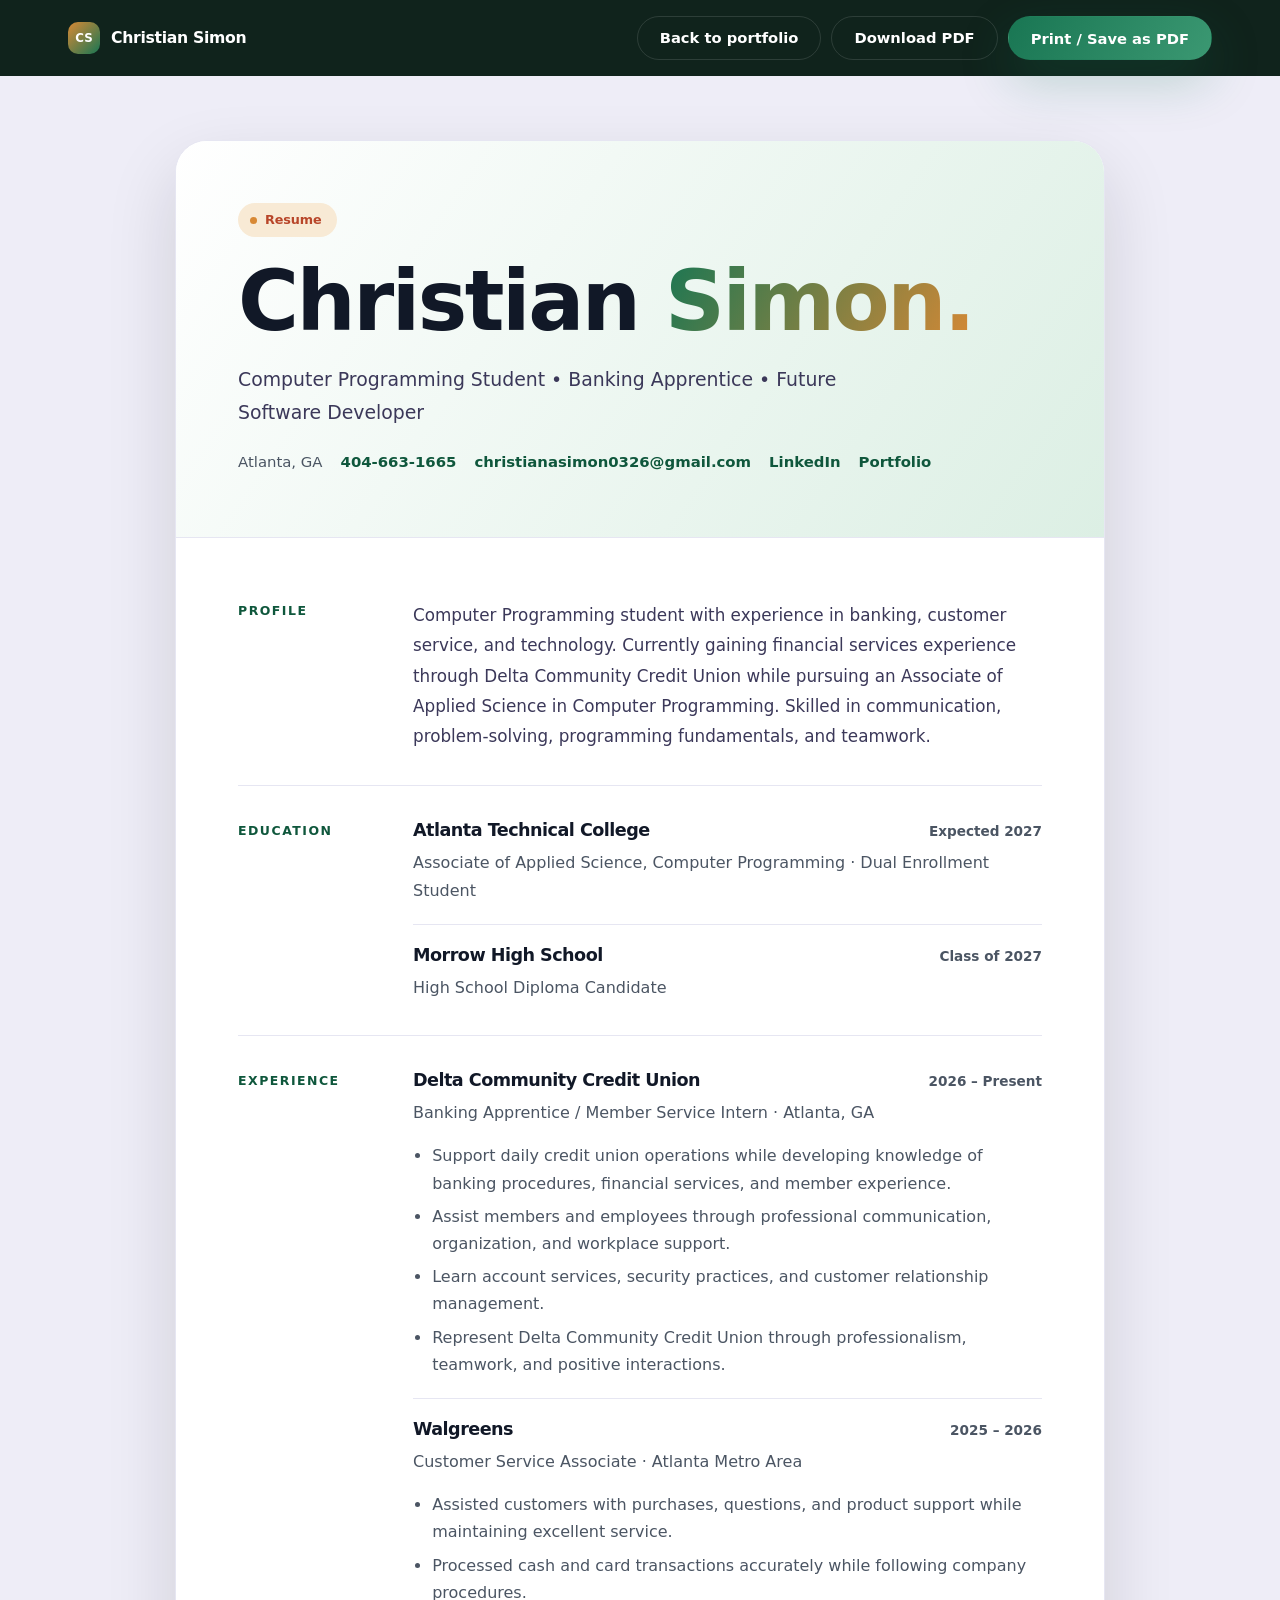
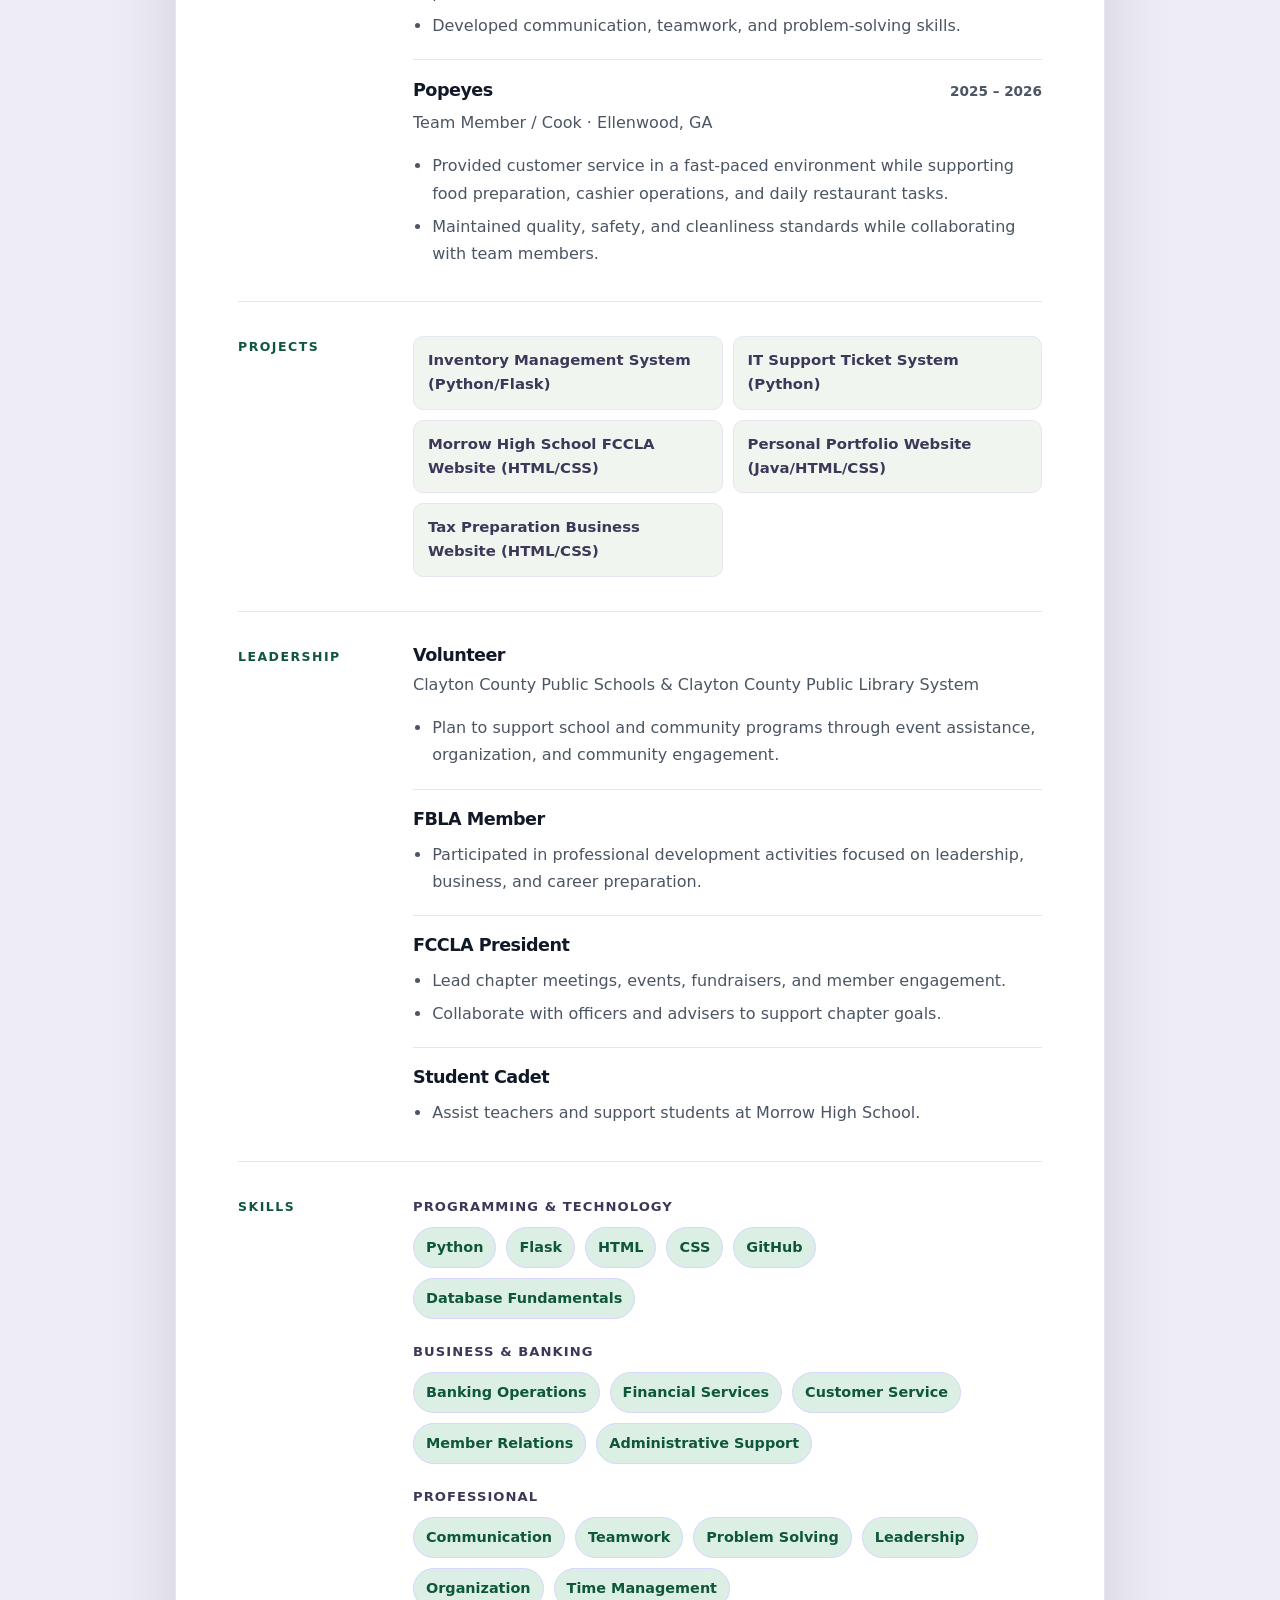
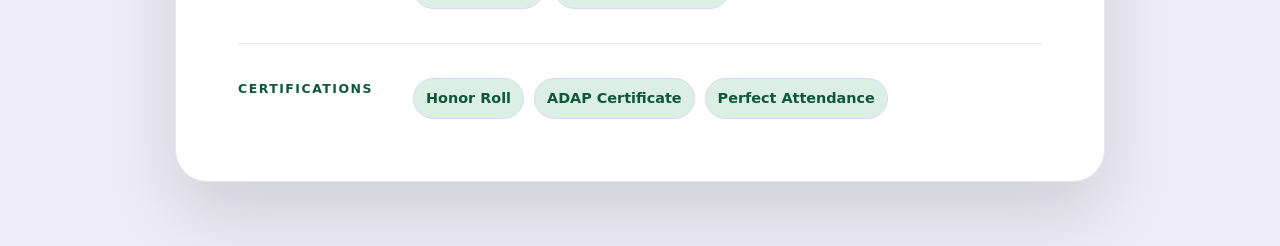
==== commit 25b4b861: "Update resume" ====
--- a/resume.html
+++ b/resume.html
@@ -24,7 +24,8 @@
 
             <div class="resume-toolbar-actions">
                 <a class="button button-secondary" href="index.html#projects">Back to portfolio</a>
-                <a class="button button-secondary" href="documents/Christian_Simon_Resume.pdf" download>Download PDF</a>
+                <a class="button button-secondary" href="documents/Christian_Simon_Resume 2.pdf" download>Download
+                    PDF</a>
                 <button class="button button-primary" type="button" data-print-resume>Print / Save as PDF</button>
             </div>
         </div>
@@ -137,9 +138,11 @@
                     <h2 id="projects-resume-title">Projects</h2>
                     <div class="resume-section-content">
                         <ul class="resume-project-list" aria-label="Technical projects">
-                            <li>Banking Application (Python)</li>
                             <li>Inventory Management System (Python/Flask)</li>
-                            <li>IT Support Ticket System</li>
+                            <li>IT Support Ticket System (Python)</li>
+                            <li>Morrow High School FCCLA Website (HTML/CSS)</li>
+                            <li>Personal Portfolio Website (Java/HTML/CSS)</li>
+                            <li>Tax Preparation Business Website (HTML/CSS)</li>
                         </ul>
                     </div>
                 </section>
@@ -170,11 +173,20 @@
 
                         <article class="resume-item">
                             <div class="resume-item-header">
-                                <h3>FCCLA Volunteer / Event Assistant</h3>
-                            </div>
-                            <ul class="resume-detail-list">
-                                <li>Assisted with school events by welcoming guests, supporting activities, and
-                                    developing communication skills.</li>
+                                <h3>FCCLA President</h3>
+                            </div>
+                            <ul class="resume-detail-list">
+                                <li>Lead chapter meetings, events, fundraisers, and member engagement.</li>
+                                <li>Collaborate with officers and advisers to support chapter goals.</li>
+                            </ul>
+                        </article>
+
+                        <article class="resume-item">
+                            <div class="resume-item-header">
+                                <h3>Student Cadet</h3>
+                            </div>
+                            <ul class="resume-detail-list">
+                                <li>Assist teachers and support students at Morrow High School.</li>
                             </ul>
                         </article>
                     </div>
